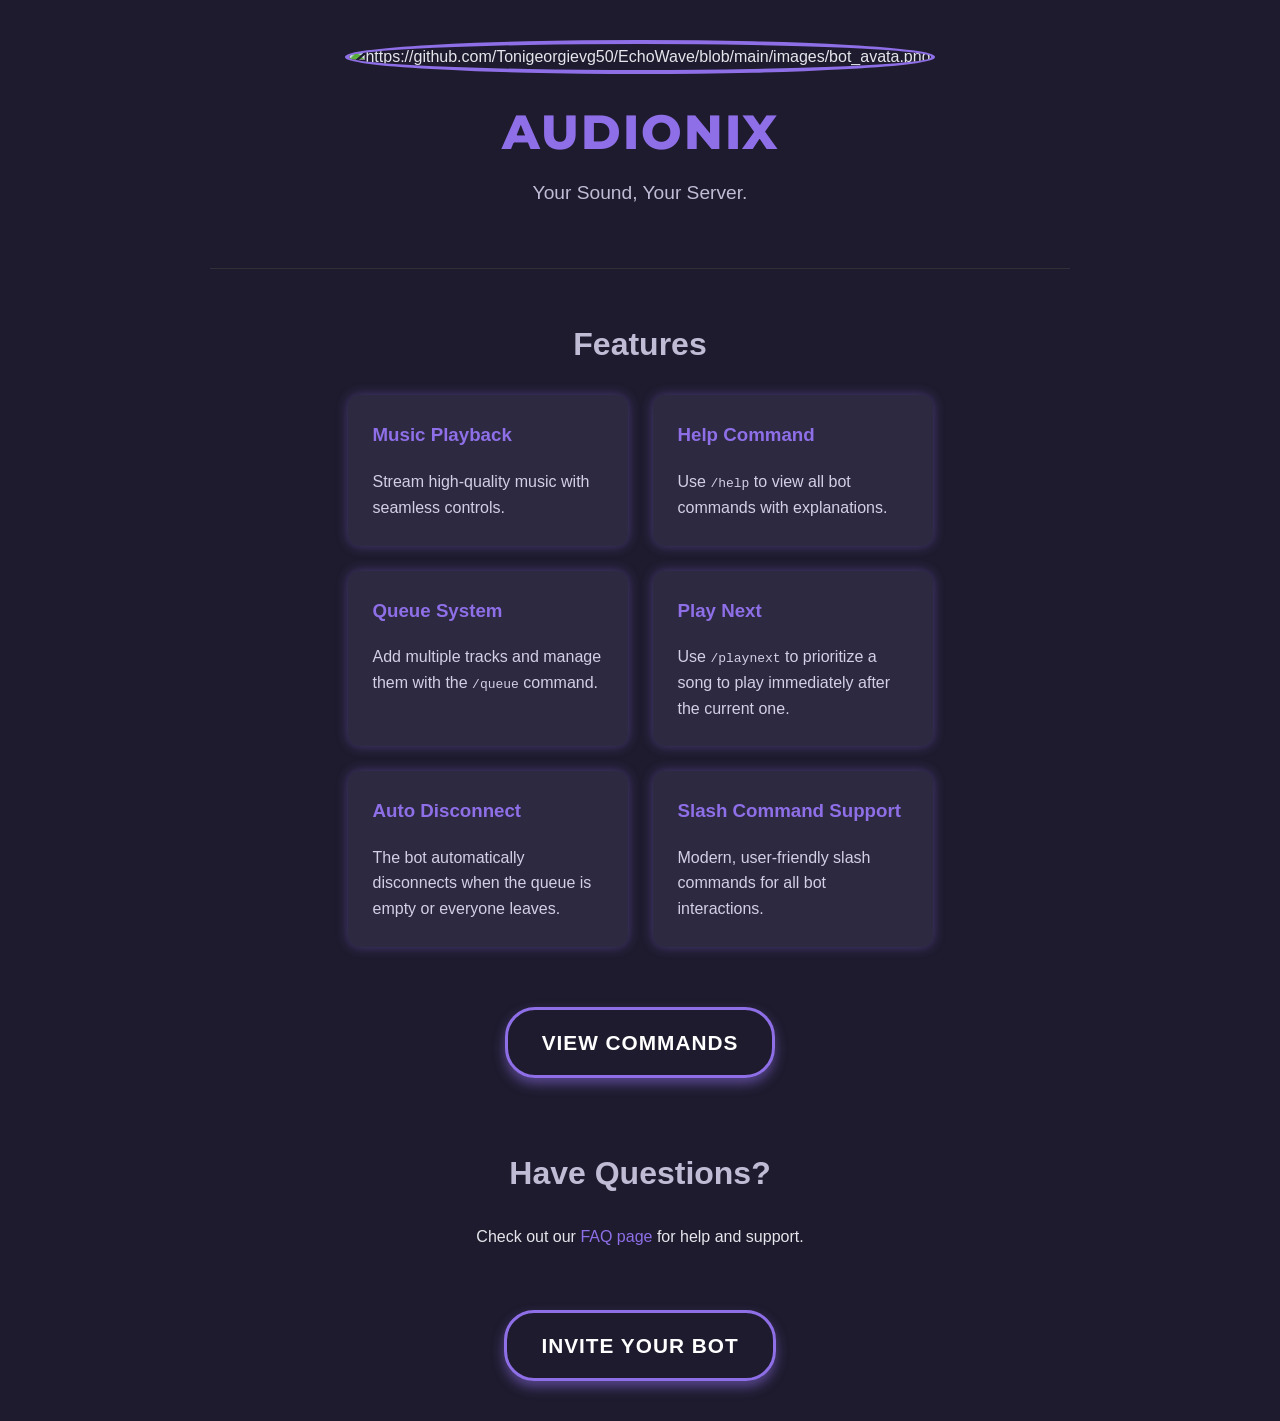
==== index.html @ 8e2345e4 "Add files via upload" ====
<!DOCTYPE html>
<html lang="en">
<head>
<meta charset="UTF-8" />
<meta name="viewport" content="width=device-width, initial-scale=1" />
<title>Audionix - Music Bot</title>
  <link rel="stylesheet" href="style.css" />
  <link href="https://fonts.googleapis.com/css2?family=Montserrat:wgth@700;800&display=swap" rel="stylesheet">
  <style>
    * {
      box-sizing: border-box;
    }
    body {
      margin: 0;
      font-family: 'Segoe UI', Tahoma, Geneva, Verdana, sans-serif;
      background: #1e1b2e; /* Darker purple background for contrast */
      color: #e4e6eb;
      line-height: 1.6;
    }
    a {
      color: #8e6fe7;
      text-decoration: none;
    }
    a:hover {
      text-decoration: underline;
    }

    /* Container */
    .container {
      max-width: 900px;
      margin: 0 auto;
      padding: 40px 20px;
    }

    /* Header */
    header {
      text-align: center;
      padding-bottom: 40px;
      border-bottom: 1px solid #2f3136;
    }
    header img {
      width: 160px;
      height: 160px;
      border-radius: 50%;
      border: 4px solid #8e6fe7;
      margin-bottom: 20px;
    }
      header h1 {
        margin: 0;
        font-family: 'Montserrat', sans-serif;
        font-size: 3rem;
        letter-spacing: 2px;
        color: #8e6fe7;
        font-weight: 800;
        text-transform: uppercase;
      }
    }
    header p {
      font-size: 1.2rem;
      color: #c1bcd5;
      margin-top: 8px;
    }

    /* Features section */
    #features {
      margin-top: 50px;
    }
    #features h2 {
      color: #c1bcd5;
      font-size: 2rem;
      margin-bottom: 25px;
      text-align: center;
    }
    .feature-list {
      display: flex;
      flex-wrap: wrap;
      justify-content: center;
      gap: 25px;
    }
    .feature-item {
      background: #2c2940;
      padding: 25px;
      border-radius: 12px;
      width: 280px;
      box-shadow: 0 0 12px rgba(142, 111, 231, 0.4);
      transition: transform 0.3s ease;
      cursor: default;
    }
    .feature-item:hover {
      transform: translateY(-8px);
    }
    .feature-item h3 {
      margin-top: 0;
      color: #8e6fe7;
      font-weight: 600;
    }
    .feature-item p {
      color: #d3cfe5;
      margin-bottom: 0;
    }

    /* FAQ */
    #faq {
      margin-top: 70px;
    }
    #faq h2 {
      color: #c1bcd5;
      font-size: 2rem;
      margin-bottom: 25px;
      text-align: center;
    }
    .faq-item {
      background: #2c2940;
      margin-bottom: 12px;
      padding: 15px 20px;
      border-radius: 10px;
      cursor: pointer;
      box-shadow: 0 0 10px rgba(142, 111, 231, 0.25);
    }
    .faq-item h3 {
      margin: 0;
      color: #8e6fe7;
      user-select: none;
      font-weight: 600;
    }
    .faq-item p {
      margin-top: 10px;
      color: #d3cfe5;
      display: none;
    }
    .faq-item.active p {
      display: block;
    }

    /* Invite Button */
    .invite-btn {
      display: block;
      margin: 60px auto 0;
      background: transparent;
      color: #ffffff;
      font-weight: 700;
      padding: 16px 34px;
      font-size: 1.3rem;
      border-radius: 30px;
      width: max-content;
      border: 3px solid #8e6fe7;
      transition: all 0.3s ease;
      user-select: none;
      text-align: center;
      text-transform: uppercase;
      letter-spacing: 1px;
      box-shadow: 0 6px 12px rgba(142, 111, 231, 0.5);
    }
    .invite-btn:hover {
      background: #8e6fe7;
      color: #ffffff;
    }

    /* Responsive */
    @media(max-width: 650px) {
      .feature-list {
        flex-direction: column;
        align-items: center;
      }
      .feature-item {
        width: 100%;
      }
    }
  </style>
</head>
<body>
  <div class="container">
    <header>
      <!-- Put your bot avatar URL here -->
      <img src="images/bot_avata.png" alt="https://github.com/Tonigeorgievg50/EchoWave/blob/main/images/bot_avata.png" width="150" height="150">
      <h1>Audionix</h1>
      <p>Your Sound, Your Server.</p>
    </header>


<section id="features">
  <h2>Features</h2>
  <div class="feature-list">
    <div class="feature-item">
      <h3>Music Playback</h3>
      <p>Stream high-quality music with seamless controls.</p>
    </div>
    <div class="feature-item">
      <h3>Help Command</h3>
      <p>Use <code>/help</code> to view all bot commands with explanations.</p>
    </div>
    <div class="feature-item">
      <h3>Queue System</h3>
      <p>Add multiple tracks and manage them with the <code>/queue</code> command.</p>
    </div>
    <div class="feature-item">
      <h3>Play Next</h3>
      <p>Use <code>/playnext</code> to prioritize a song to play immediately after the current one.</p>
    </div>
    <div class="feature-item">
      <h3>Auto Disconnect</h3>
      <p>The bot automatically disconnects when the queue is empty or everyone leaves.</p>
    </div>
    <div class="feature-item">
      <h3>Slash Command Support</h3>
      <p>Modern, user-friendly slash commands for all bot interactions.</p>
    </div>
  </div>
</section>

    <a class="invite-btn" href="commands.html">View Commands</a>
    
    <section id="faq">
      <h2>Have Questions?</h2>
      <p style="text-align: center;">Check out our <a href="faq.html">FAQ page</a> for help and support.</p>
    </section>

    

    <a 
      class="invite-btn" 
      href="https://discord.com/oauth2/authorize?client_id=1370805218329235606&permissions=39582421745664&integration_type=0&scope=bot" 
      target="_blank" 
      rel="noopener noreferrer"
    >
      Invite Your Bot
    </a>
    </div>

    <script>
    // FAQ toggle
    document.querySelectorAll('.faq-item h3').forEach((header) => {
    header.addEventListener('click', () => {
      const item = header.parentElement;
      item.classList.toggle('active');
    });
    });
    </script>
    </body>
    </html>
---- style.css ----
/* Reset and base */
* {
  box-sizing: border-box;
}

body {
  margin: 0;
  font-family: 'Poppins', 'Segoe UI', Tahoma, Geneva, Verdana, sans-serif;
  background: #1e1b2e;
  color: #e4e6eb;
  line-height: 1.6;
}

a {
  color: #8e6fe7;
  text-decoration: none;
}

a:hover {
  text-decoration: underline;
}

/* Container */
.container {
  max-width: 900px;
  margin: 0 auto;
  padding: 40px 20px;
}

/* Header */
header {
  text-align: center;
  padding-bottom: 40px;
  border-bottom: 1px solid #2f3136;
}

header img {
  width: 160px;
  height: 160px;
  border-radius: 50%;
  border: 4px solid #8e6fe7;
  margin-bottom: 20px;
}

header h1 {
  margin: 0;
  font-size: 3rem;
  letter-spacing: 2px;
  color: #8e6fe7;
  font-weight: 700;
  font-family: 'Poppins', sans-serif;
}

header p {
  font-size: 1.2rem;
  color: #c1bcd5;
  margin-top: 8px;
}

/* Features section */
#features {
  margin-top: 50px;
}

#features h2 {
  color: #c1bcd5;
  font-size: 2rem;
  margin-bottom: 25px;
  text-align: center;
}

.feature-list {
  display: flex;
  flex-wrap: wrap;
  justify-content: center;
  gap: 25px;
}

.feature-item {
  background: #2c2940;
  padding: 25px;
  border-radius: 12px;
  width: 280px;
  box-shadow: 0 0 12px rgba(142, 111, 231, 0.4);
  transition: transform 0.3s ease;
  cursor: default;
}

.feature-item:hover {
  transform: translateY(-8px);
}

.feature-item h3 {
  margin-top: 0;
  color: #8e6fe7;
  font-weight: 600;
  font-family: 'Poppins', sans-serif;
}

.feature-item p {
  color: #d3cfe5;
  margin-bottom: 0;
}

/* FAQ */
#faq {
  margin-top: 70px;
}

#faq h2 {
  color: #c1bcd5;
  font-size: 2rem;
  margin-bottom: 25px;
  text-align: center;
}

.faq-item {
  background: #2c2940;
  margin-bottom: 12px;
  padding: 15px 20px;
  border-radius: 10px;
  cursor: pointer;
  box-shadow: 0 0 10px rgba(142, 111, 231, 0.25);
}

.faq-item h3 {
  margin: 0;
  color: #8e6fe7;
  user-select: none;
  font-weight: 600;
  font-family: 'Poppins', sans-serif;
}

.faq-item p {
  margin-top: 10px;
  color: #d3cfe5;
  display: none;
}

.faq-item.active p {
  display: block;
}

/* Invite Button */
.invite-btn {
  display: block;
  margin: 60px auto 0;
  background: transparent;
  color: #ffffff;
  font-weight: 700;
  padding: 16px 34px;
  font-size: 1.3rem;
  border-radius: 30px;
  width: max-content;
  border: 3px solid #8e6fe7;
  transition: all 0.3s ease;
  user-select: none;
  text-align: center;
  text-transform: uppercase;
  letter-spacing: 1px;
  box-shadow: 0 6px 12px rgba(142, 111, 231, 0.5);
  font-family: 'Poppins', sans-serif;
}

.invite-btn:hover {
  background: #8e6fe7;
  color: #ffffff;
}

/* Responsive */
@media(max-width: 650px) {
  .feature-list {
    flex-direction: column;
    align-items: center;
  }

  .feature-item {
    width: 100%;
  }
}
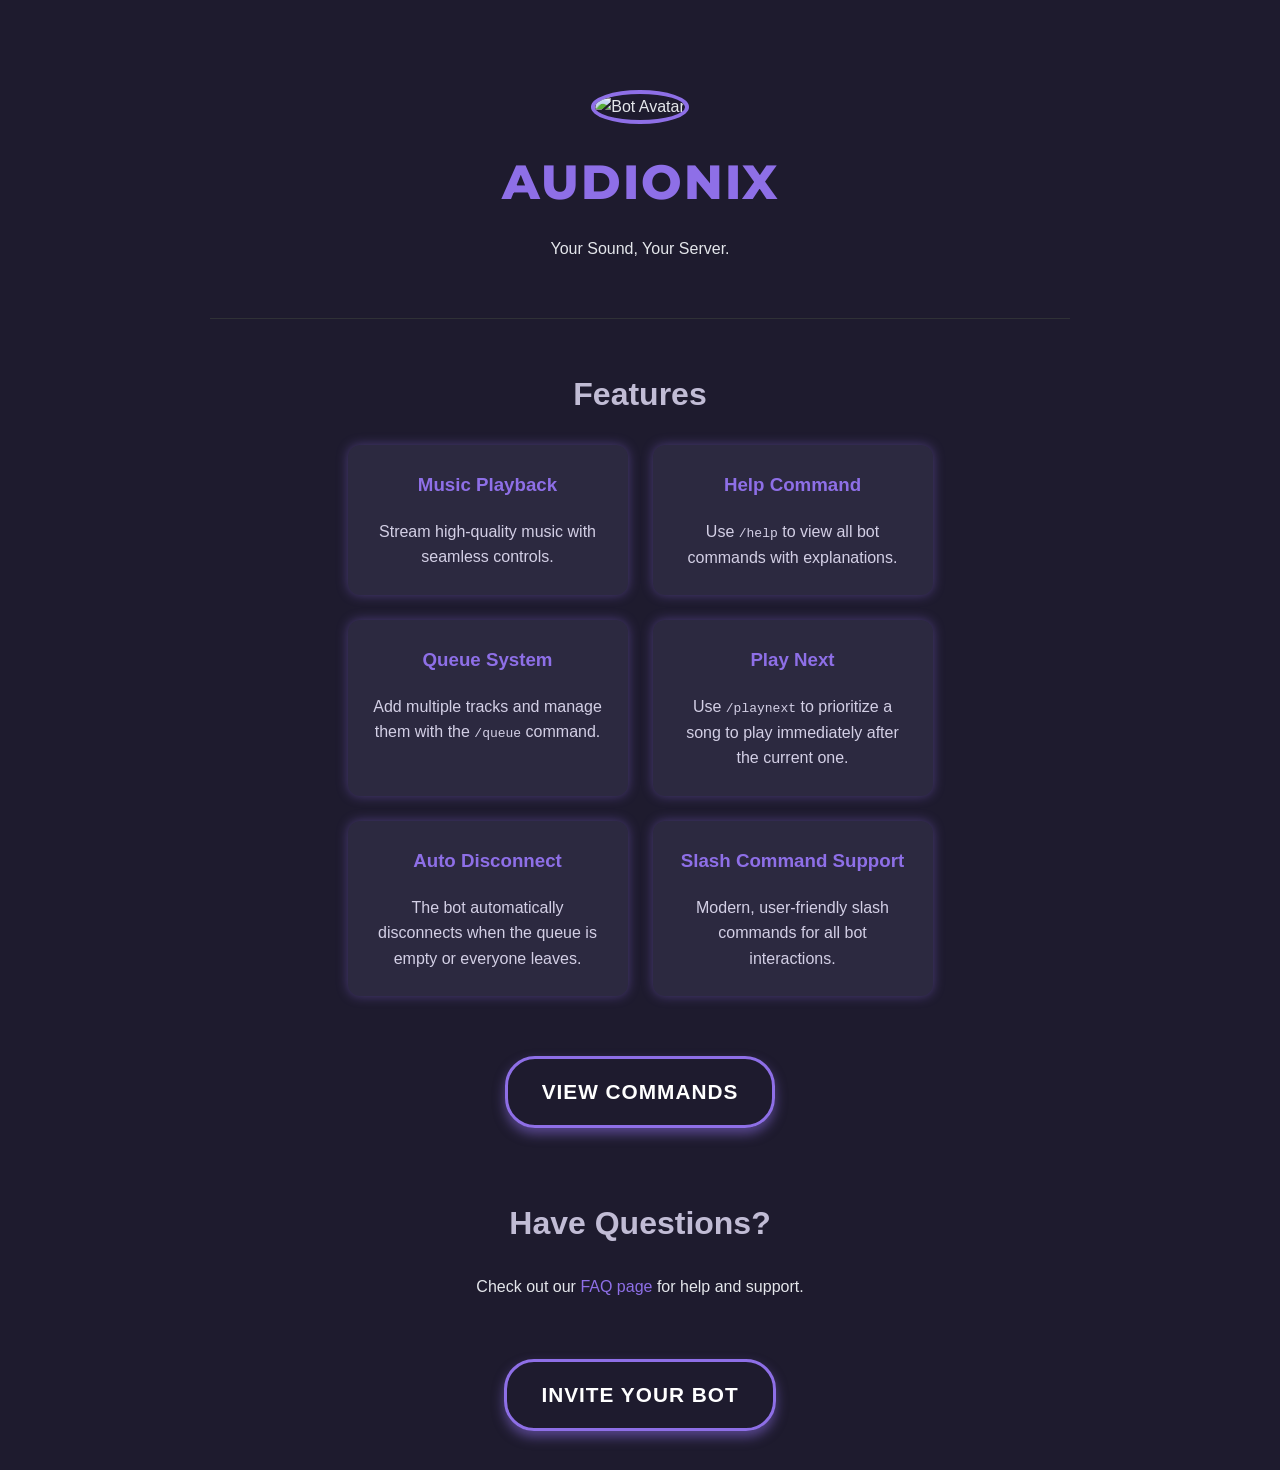
==== commit 75b7a817: "Update index.html" ====
--- a/index.html
+++ b/index.html
@@ -172,7 +172,7 @@
   <div class="container">
     <header>
       <!-- Put your bot avatar URL here -->
-      <img src="images/bot_avata.png" alt="https://github.com/Tonigeorgievg50/EchoWave/blob/main/images/bot_avata.png" width="150" height="150">
+      <img src="https://raw.githubusercontent.com/Tonigeorgievg50/EchoWave/main/images/bot_avata.png" alt="Bot Avatar" width="150" height="150">
       <h1>Audionix</h1>
       <p>Your Sound, Your Server.</p>
     </header>
--- a/style.css
+++ b/style.css
@@ -1,180 +1,7 @@
-/* Reset and base */
-* {
-  box-sizing: border-box;
+body {
+  background-color: #2c2f33;
+  color: white;
+  font-family: Arial, sans-serif;
+  text-align: center;
+  padding-top: 50px;
 }
-
-body {
-  margin: 0;
-  font-family: 'Poppins', 'Segoe UI', Tahoma, Geneva, Verdana, sans-serif;
-  background: #1e1b2e;
-  color: #e4e6eb;
-  line-height: 1.6;
-}
-
-a {
-  color: #8e6fe7;
-  text-decoration: none;
-}
-
-a:hover {
-  text-decoration: underline;
-}
-
-/* Container */
-.container {
-  max-width: 900px;
-  margin: 0 auto;
-  padding: 40px 20px;
-}
-
-/* Header */
-header {
-  text-align: center;
-  padding-bottom: 40px;
-  border-bottom: 1px solid #2f3136;
-}
-
-header img {
-  width: 160px;
-  height: 160px;
-  border-radius: 50%;
-  border: 4px solid #8e6fe7;
-  margin-bottom: 20px;
-}
-
-header h1 {
-  margin: 0;
-  font-size: 3rem;
-  letter-spacing: 2px;
-  color: #8e6fe7;
-  font-weight: 700;
-  font-family: 'Poppins', sans-serif;
-}
-
-header p {
-  font-size: 1.2rem;
-  color: #c1bcd5;
-  margin-top: 8px;
-}
-
-/* Features section */
-#features {
-  margin-top: 50px;
-}
-
-#features h2 {
-  color: #c1bcd5;
-  font-size: 2rem;
-  margin-bottom: 25px;
-  text-align: center;
-}
-
-.feature-list {
-  display: flex;
-  flex-wrap: wrap;
-  justify-content: center;
-  gap: 25px;
-}
-
-.feature-item {
-  background: #2c2940;
-  padding: 25px;
-  border-radius: 12px;
-  width: 280px;
-  box-shadow: 0 0 12px rgba(142, 111, 231, 0.4);
-  transition: transform 0.3s ease;
-  cursor: default;
-}
-
-.feature-item:hover {
-  transform: translateY(-8px);
-}
-
-.feature-item h3 {
-  margin-top: 0;
-  color: #8e6fe7;
-  font-weight: 600;
-  font-family: 'Poppins', sans-serif;
-}
-
-.feature-item p {
-  color: #d3cfe5;
-  margin-bottom: 0;
-}
-
-/* FAQ */
-#faq {
-  margin-top: 70px;
-}
-
-#faq h2 {
-  color: #c1bcd5;
-  font-size: 2rem;
-  margin-bottom: 25px;
-  text-align: center;
-}
-
-.faq-item {
-  background: #2c2940;
-  margin-bottom: 12px;
-  padding: 15px 20px;
-  border-radius: 10px;
-  cursor: pointer;
-  box-shadow: 0 0 10px rgba(142, 111, 231, 0.25);
-}
-
-.faq-item h3 {
-  margin: 0;
-  color: #8e6fe7;
-  user-select: none;
-  font-weight: 600;
-  font-family: 'Poppins', sans-serif;
-}
-
-.faq-item p {
-  margin-top: 10px;
-  color: #d3cfe5;
-  display: none;
-}
-
-.faq-item.active p {
-  display: block;
-}
-
-/* Invite Button */
-.invite-btn {
-  display: block;
-  margin: 60px auto 0;
-  background: transparent;
-  color: #ffffff;
-  font-weight: 700;
-  padding: 16px 34px;
-  font-size: 1.3rem;
-  border-radius: 30px;
-  width: max-content;
-  border: 3px solid #8e6fe7;
-  transition: all 0.3s ease;
-  user-select: none;
-  text-align: center;
-  text-transform: uppercase;
-  letter-spacing: 1px;
-  box-shadow: 0 6px 12px rgba(142, 111, 231, 0.5);
-  font-family: 'Poppins', sans-serif;
-}
-
-.invite-btn:hover {
-  background: #8e6fe7;
-  color: #ffffff;
-}
-
-/* Responsive */
-@media(max-width: 650px) {
-  .feature-list {
-    flex-direction: column;
-    align-items: center;
-  }
-
-  .feature-item {
-    width: 100%;
-  }
-}
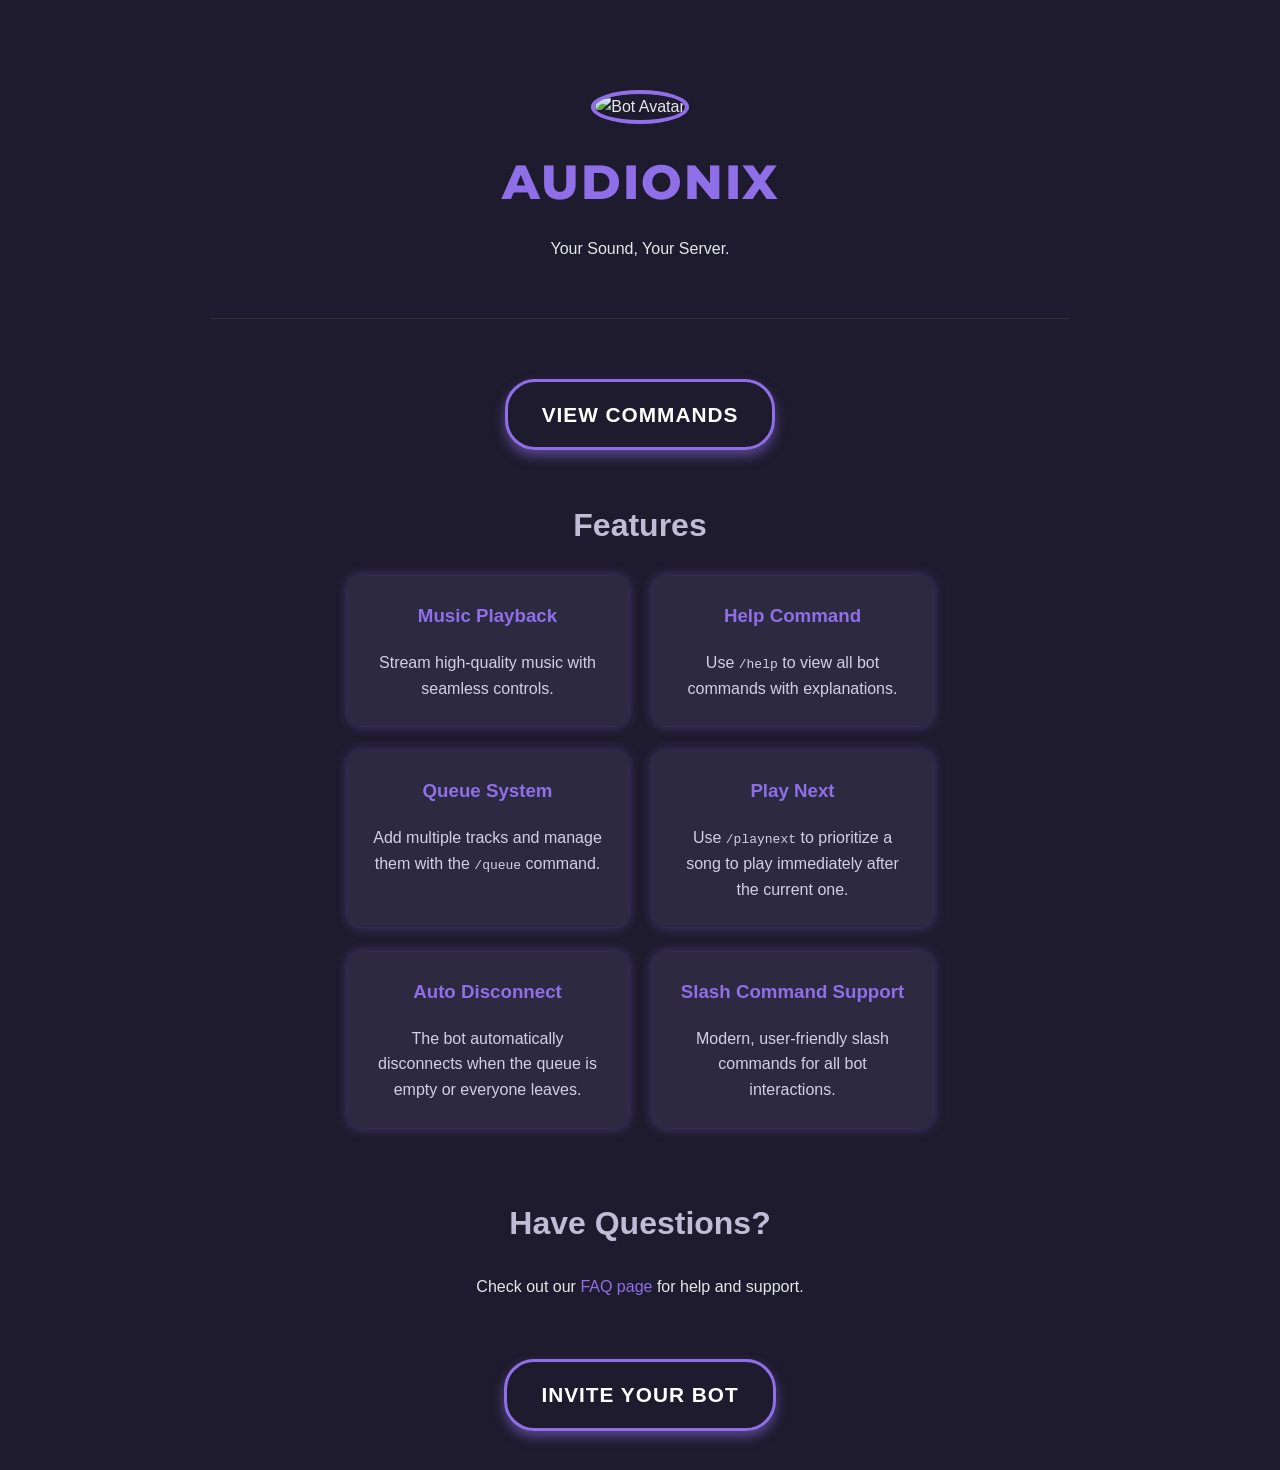
==== commit 5ebe6b4a: "Update index.html" ====
--- a/index.html
+++ b/index.html
@@ -177,6 +177,7 @@
       <p>Your Sound, Your Server.</p>
     </header>
 
+    <a class="invite-btn" href="commands.html">View Commands</a>
 
 <section id="features">
   <h2>Features</h2>
@@ -207,8 +208,6 @@
     </div>
   </div>
 </section>
-
-    <a class="invite-btn" href="commands.html">View Commands</a>
     
     <section id="faq">
       <h2>Have Questions?</h2>
